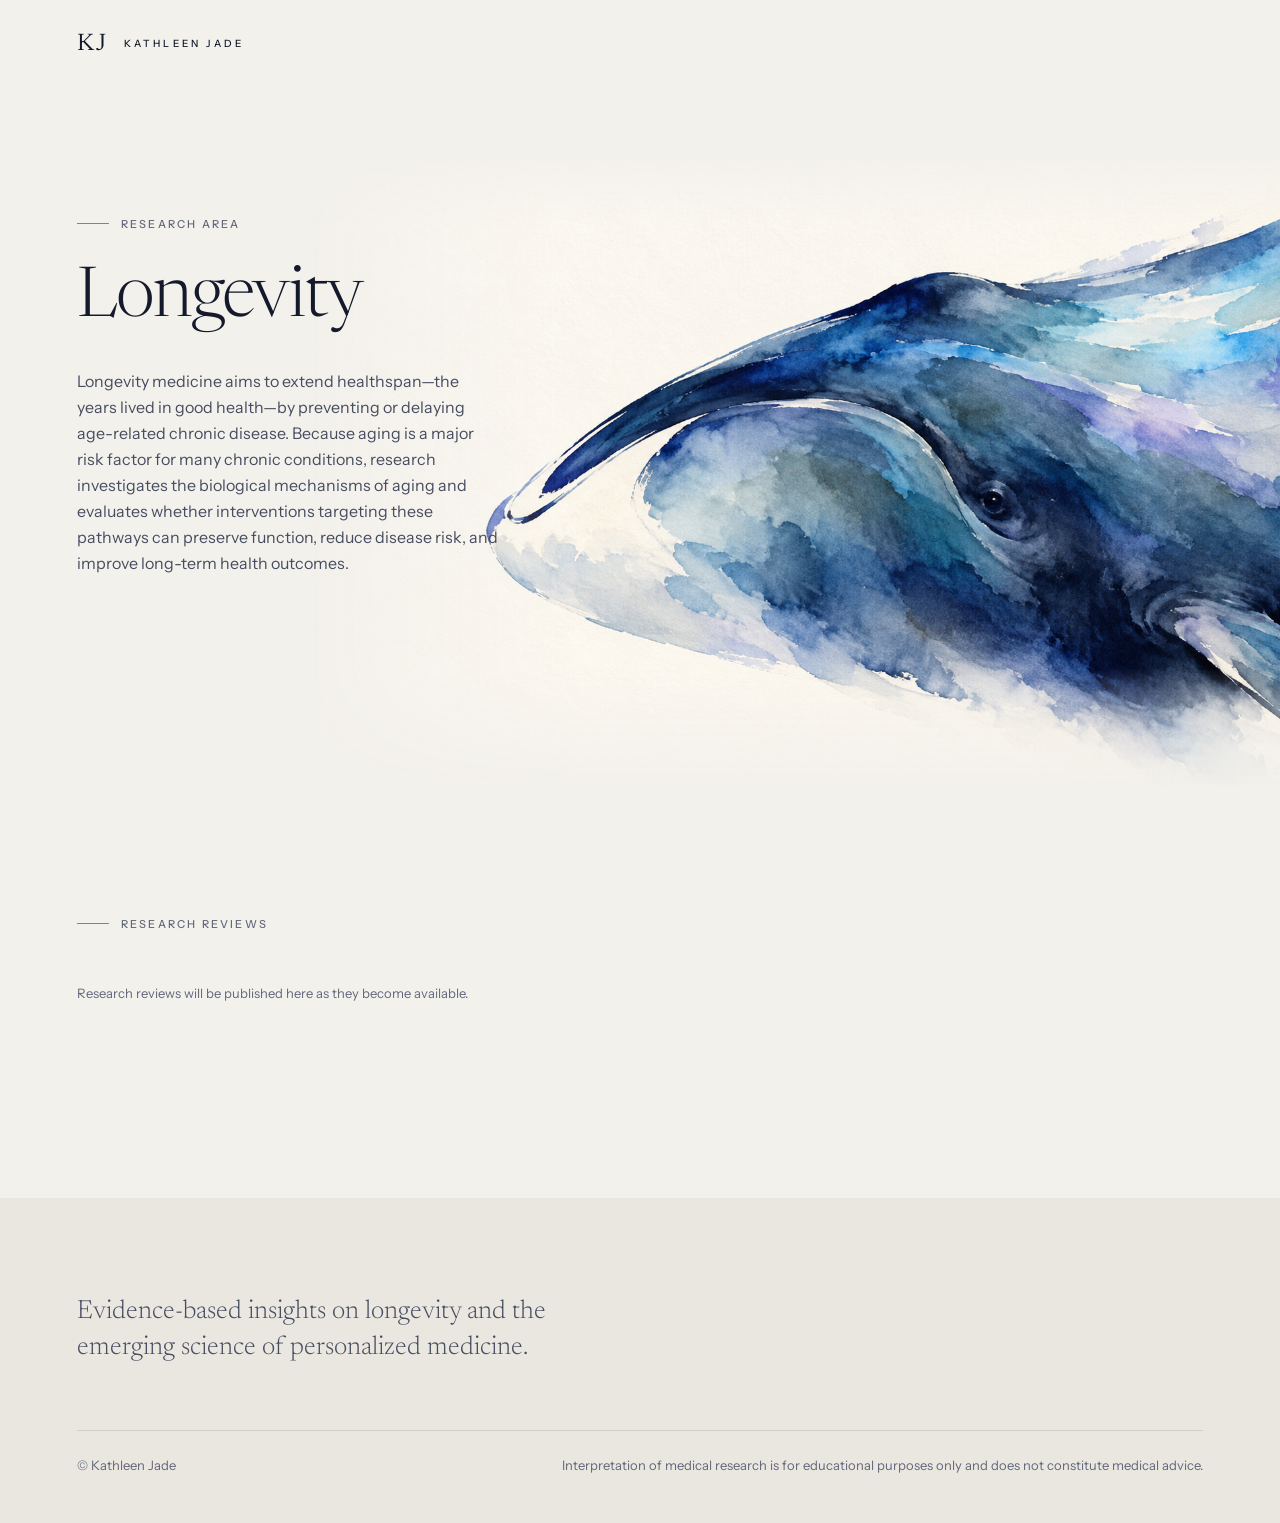
==== longevity.html @ ef51c779 "Add approved Longevity research page" ====
<!doctype html>
<html lang="en"><head><meta charset="utf-8"><meta name="viewport" content="width=device-width, initial-scale=1"><title>Longevity · Kathleen Jade</title><link rel="stylesheet" href="design-system.css"><link rel="stylesheet" href="longevity.css"></head>
<body class="kj-longevity">
<header class="kj kj-header"><a class="kj-mark" href="index.html"><span class="kj-mark-kj" aria-hidden="true">KJ</span><span class="kj-mark-name">Kathleen Jade</span></a></header>
<main><section class="long-opening">
<div class="long-text"><p class="kj kj-eyebrow"><span class="kj-eyebrow-rule"></span><span>Research area</span></p><h1 class="kj-landing-title">Longevity</h1><p class="kj-landing-lede">Longevity medicine aims to extend healthspan—the years lived in good health—by preventing or delaying age-related chronic disease. Because aging is a major risk factor for many chronic conditions, research investigates the biological mechanisms of aging and evaluates whether interventions targeting these pathways can preserve function, reduce disease risk, and improve long-term health outcomes.</p></div>
<div class="long-art"><img class="kj-art" src="images/longevity-bowhead.png" alt="Bowhead whale in layered indigo, blue-gray and lavender watercolor, with its head and eye emerging from warm paper"></div>
</section><div class="long-pause" aria-hidden="true"></div>
<section class="kj-section"><h2 class="kj kj-eyebrow"><span class="kj-eyebrow-rule"></span><span>Research Reviews</span></h2><p class="long-note">Research reviews will be published here as they become available.</p></section>
<div class="kj kj-interlude kj-interlude-xl" aria-hidden="true"></div></main>
<footer class="kj kj-footer"><p class="kj-footer-statement">Evidence-based insights on longevity and the emerging science of personalized medicine.</p><div class="kj-footer-base"><span>© Kathleen Jade</span><span>Interpretation of medical research is for educational purposes only and does not constitute medical advice.</span></div></footer>
</body></html>
---- design-system.css ----
@import url("https://fonts.googleapis.com/css2?family=Instrument+Sans:ital,wght@0,400..700;1,400..700&family=Newsreader:ital,opsz,wght@0,6..72,200..800;1,6..72,200..800&display=swap");

/* =====================================================================
   Kathleen Jade — site stylesheet (design system v1)
   Link this once in every page's <head>:
     <link rel="stylesheet" href="design-system.css">
   Rules and patterns: see DESIGN-SYSTEM.md in this folder.
   ===================================================================== */

*, *::before, *::after { box-sizing: border-box; }

/* ---------- Tokens: light theme ("Paper") is the default ---------- */
:root, [data-theme="light"] {
  --paper: #f3f1ec;
  --paper-shade: #eae7e0;
  --deep: #1a2345;
  --mist: #dde3ec;
  --hairline: #d3cfc5;
  --line-strong: #86837b;
  --ink: #141a2b;
  --ink-soft: #474d60;
  --ink-faint: #62677a;
  --indigo: #2a3868;
  --tide: #7b95ba;
  --aubergine: #5e3b61;
  --aubergine-mist: #ebe2ea;
  --ochre: #b0802f;
  --ochre-ink: #7a5714;
  --on-deep: #ece9e2;
  --on-deep-soft: #aab3cc;
  --on-deep-accent: #a9b8e6;
  --on-indigo: #f3f1ec;
  --link: var(--indigo);
  --focus: var(--indigo);
  --focus-ring: 0 0 0 2px #f3f1ec, 0 0 0 4px #2a3868;
  --shadow-float: 0 12px 40px -12px #141a2b33;
}

/* ---------- Tokens: dark theme ("Deep water"), opt-in only ---------- */
[data-theme="dark"] {
  --paper: #0e1422;
  --paper-shade: #151c2d;
  --deep: #080c17;
  --mist: #1c2640;
  --hairline: #2a3450;
  --line-strong: #6e7894;
  --ink: #ece9e2;
  --ink-soft: #b6bac6;
  --ink-faint: #9097a8;
  --indigo: #a9b8e6;
  --tide: #7b95ba;
  --aubergine: #cda9cf;
  --aubergine-mist: #2a1f31;
  --ochre: #d9ab5e;
  --ochre-ink: #d9ab5e;
  --on-deep: #ece9e2;
  --on-deep-soft: #a3abc0;
  --on-deep-accent: #a9b8e6;
  --on-indigo: #0e1422;
  --link: var(--indigo);
  --focus: var(--indigo);
  --focus-ring: 0 0 0 2px #0e1422, 0 0 0 4px #a9b8e6;
  --shadow-float: 0 12px 40px -12px #00000099;
}

/* ---------- Spacing, radii, layout, font families ---------- */
:root {
  --space-1: 4px;
  --space-2: 8px;
  --space-3: 12px;
  --space-4: 16px;
  --space-6: 24px;
  --space-8: 32px;
  --space-12: 48px;
  --space-16: 64px;
  --space-24: 96px;
  --space-32: 128px;
  --space-48: 192px;
  --radius-none: 0;
  --radius-sm: 2px;
  --radius-full: 9999px;
  --measure-text: 34em;
  --measure-lede: 28em;
  --page-max: 1440px;
  --gutter: clamp(20px, 6vw, 96px);
  --font-display: Canela, Newsreader, Georgia, serif;
  --font-text: "Canela Text", Newsreader, Georgia, serif;
  --font-sans: "Instrument Sans", "Helvetica Neue", Arial, sans-serif;
}

/* ---------- Kathleen Jade — component styles ----------
   Quiet structure, complex biology. Space is structural: never tighten it to fit more in. */

:root { --kj-ease: cubic-bezier(.2,.6,.2,1); }

body { margin: 0; background: var(--paper); color: var(--ink); font-family: var(--font-sans); font-size: 16px; line-height: 26px; -webkit-font-smoothing: antialiased; text-rendering: optimizeLegibility; }
.kj-row { display: flex; flex-wrap: wrap; gap: var(--space-8); align-items: center; padding: var(--space-8) var(--gutter); }
.kj-pad { padding: var(--space-12) var(--gutter); }

/* focus: one ring everywhere */
.kj-focusable:focus-visible, .kj a:focus-visible, .kj button:focus-visible { outline: 2px solid transparent; box-shadow: var(--focus-ring); }

/* ---------- artwork: paper art in light, deep-water art in dark ---------- */
.kj-art { display: block; max-width: none; user-select: none; }
.kj-art-deep { display: none; }
[data-theme="dark"] .kj-art-paper { display: none; }
[data-theme="dark"] .kj-art-deep { display: block; }

/* ---------- Eyebrow ---------- */
.kj-eyebrow { display: flex; align-items: flex-start; gap: var(--space-3); margin: 0; font-family: var(--font-sans); font-size: 11px; line-height: 16px; font-weight: 500; letter-spacing: .2em; text-transform: uppercase; color: var(--ink-faint); }
.kj-eyebrow-rule { flex: none; width: 32px; height: 1px; margin-top: 7px; background: var(--ochre); }
.kj-eyebrow-lines { display: flex; flex-direction: column; }

/* ---------- ArrowLink ---------- */
.kj-arrow { display: inline-flex; align-items: center; gap: var(--space-4); color: var(--ink); text-decoration: none; font-family: var(--font-sans); font-size: 13px; line-height: 20px; letter-spacing: .01em; border-radius: var(--radius-full); }
.kj-arrow-disc { display: grid; place-items: center; width: 44px; height: 44px; border: 1px solid var(--line-strong); border-radius: var(--radius-full); transition: border-color .4s var(--kj-ease), background .4s var(--kj-ease); }
.kj-arrow-disc svg { width: 15px; height: 15px; transition: transform .5s var(--kj-ease); }
.kj-arrow:hover .kj-arrow-disc { border-color: var(--indigo); }
.kj-arrow:hover .kj-arrow-disc svg { transform: translateX(3px); }
.kj-arrow:focus-visible { outline: none; }
.kj-arrow:focus-visible .kj-arrow-disc { box-shadow: var(--focus-ring); }

/* ---------- Button ---------- */
.kj-btn { display: inline-flex; align-items: center; gap: var(--space-3); height: 44px; padding: 0 var(--space-6); border-radius: var(--radius-full); font: 400 14px/20px var(--font-sans); letter-spacing: .01em; cursor: pointer; text-decoration: none; transition: border-color .4s var(--kj-ease), background .4s var(--kj-ease), color .4s var(--kj-ease); }
.kj-btn svg { width: 14px; height: 14px; }
.kj-btn-outline { background: transparent; color: var(--ink); border: 1px solid var(--line-strong); }
.kj-btn-outline:hover { border-color: var(--indigo); color: var(--indigo); }
.kj-btn-solid { background: var(--indigo); color: var(--on-indigo); border: 1px solid var(--indigo); }
.kj-btn-solid:hover { filter: brightness(1.12); }
.kj-btn:focus-visible { outline: none; box-shadow: var(--focus-ring); }

/* ---------- SiteHeader ---------- */
.kj-header { display: flex; align-items: center; justify-content: space-between; gap: var(--space-8); padding: var(--space-8) var(--gutter); }
.kj-mark { display: inline-flex; align-items: center; gap: var(--space-4); color: var(--ink); text-decoration: none; }
.kj-mark-kj { font-family: var(--font-display); font-weight: 400; font-size: 24px; line-height: 1; letter-spacing: .06em; }
.kj-mark-name { font-family: var(--font-sans); font-size: 10px; line-height: 16px; font-weight: 500; letter-spacing: .32em; text-transform: uppercase; }
.kj-nav { display: flex; align-items: center; gap: var(--space-8); }
.kj-nav a { font-family: var(--font-sans); font-size: 13px; line-height: 20px; letter-spacing: .01em; color: var(--ink-soft); text-decoration: none; padding: var(--space-1) 0; border-bottom: 1px solid transparent; }
.kj-nav a:hover { color: var(--ink); }
.kj-nav a[aria-current="page"] { color: var(--ink); border-bottom-color: var(--ink); }
.kj-icon-btn { display: grid; place-items: center; width: 36px; height: 36px; border: 0; background: none; color: var(--ink); cursor: pointer; border-radius: var(--radius-full); }
.kj-icon-btn svg { width: 16px; height: 16px; }
@media (max-width: 720px) { .kj-nav a { display: none; } .kj-mark-name { display: none; } }

/* ---------- Hero ---------- */
.kj-hero { position: relative; min-height: clamp(560px, 78vh, 820px); overflow: hidden; display: flex; align-items: center; }
.kj-hero-art { position: absolute; top: 0; bottom: 0; left: -6%; width: 80%; }
.kj-hero-art .kj-art { width: 100%; height: 100%; object-fit: cover; object-position: left center; }
.kj-hero-text { position: relative; margin-left: 54%; padding: var(--space-24) var(--gutter) var(--space-24) 0; max-width: 34rem; display: flex; flex-direction: column; gap: var(--space-8); }
.kj-hero-title { margin: 0; font-family: var(--font-display); font-weight: 300; font-size: clamp(48px, 6.4vw, 96px); line-height: 1; letter-spacing: -.025em; color: var(--ink); }
.kj-hero-title em, .kj-accent { font-style: italic; color: var(--aubergine); }
.kj-hero-lede { margin: 0; max-width: var(--measure-lede); font-family: var(--font-sans); font-size: 16px; line-height: 26px; color: var(--ink-soft); }
.kj-hero-action { margin-top: var(--space-4); }
@media (max-width: 820px) {
  .kj-hero { display: block; min-height: 0; }
  .kj-hero-art { position: relative; left: -12%; width: 140%; height: 88vw; }
  .kj-hero-art .kj-art { object-position: left top; }
  .kj-hero-text { margin: calc(-1 * var(--space-6)) 0 0; padding: 0 var(--gutter) var(--space-24); }
}

/* ---------- Interlude: the deliberate pause ---------- */
.kj-interlude { position: relative; }
.kj-interlude-md { height: var(--space-24); }
.kj-interlude-lg { height: var(--space-32); }
.kj-interlude-xl { height: var(--space-48); }
.kj-interlude-rule { position: absolute; top: 50%; left: 58%; width: 48px; height: 1px; background: var(--ochre); }
.kj-interlude-frag { position: absolute; top: 50%; transform: translateY(-50%); width: 200px; }
.kj-interlude-frag.kj-at-right { right: 12%; }
.kj-interlude-frag.kj-at-left { left: 8%; }
.kj-interlude-frag .kj-art { width: 100%; height: auto; }

/* ---------- TopicIndex ---------- */
.kj-topics { list-style: none; margin: 0; padding: 0; border-top: 1px solid var(--hairline); }
.kj-topic a { display: grid; grid-template-columns: 1fr auto 24px; align-items: baseline; gap: var(--space-6); padding: var(--space-6) 0; border-bottom: 1px solid var(--hairline); color: var(--ink); text-decoration: none; transition: background .4s var(--kj-ease); }
.kj-topic-name { font-family: var(--font-display); font-size: 26px; line-height: 32px; font-weight: 300; letter-spacing: -.01em; transition: transform .5s var(--kj-ease); }
.kj-topic-count { font-family: var(--font-sans); font-size: 11px; line-height: 16px; letter-spacing: .2em; text-transform: uppercase; color: var(--ink-faint); }
.kj-topic-dot { justify-self: end; width: 6px; height: 6px; border-radius: var(--radius-full); background: var(--tide); }
.kj-topic-dot.kj-tone-aubergine { background: var(--aubergine); }
.kj-topic-dot.kj-tone-ochre { background: var(--ochre); }
.kj-topic-dot.kj-tone-indigo { background: var(--indigo); }
.kj-topic a:hover .kj-topic-name { transform: translateX(6px); }
.kj-topic a:focus-visible { outline: none; box-shadow: var(--focus-ring); }

/* ---------- ArticleList: an editorial index, never cards ---------- */
.kj-articles { list-style: none; margin: 0; padding: 0; max-width: 64rem; }
.kj-article { display: grid; grid-template-columns: 12rem 1fr; gap: var(--space-8); padding: var(--space-12) 0; border-top: 1px solid var(--hairline); }
.kj-article:last-child { border-bottom: 1px solid var(--hairline); }
.kj-article-kicker { display: flex; flex-direction: column; gap: var(--space-2); font-family: var(--font-sans); font-size: 11px; line-height: 16px; font-weight: 500; letter-spacing: .2em; text-transform: uppercase; color: var(--ink-faint); padding-top: 8px; }
.kj-article-num { font-family: var(--font-display); font-size: 15px; letter-spacing: 0; color: var(--ochre-ink); font-weight: 400; }
.kj-article-title { margin: 0; font-family: var(--font-display); font-size: 28px; line-height: 34px; font-weight: 400; letter-spacing: -.01em; }
.kj-article-title a { color: var(--ink); text-decoration: none; background-image: linear-gradient(currentColor, currentColor); background-size: 0 1px; background-repeat: no-repeat; background-position: 0 100%; transition: background-size .6s var(--kj-ease); }
.kj-article-title a:hover { background-size: 100% 1px; }
.kj-article-dek { margin: var(--space-3) 0 0; max-width: var(--measure-lede); font-size: 16px; line-height: 26px; color: var(--ink-soft); }
.kj-article-meta { margin: var(--space-4) 0 0; font-size: 13px; line-height: 20px; color: var(--ink-faint); }
@media (max-width: 720px) { .kj-article { grid-template-columns: 1fr; gap: var(--space-3); padding: var(--space-8) 0; } }

/* ---------- FeatureStory: one large moment, asymmetric ---------- */
.kj-feature { display: grid; grid-template-columns: repeat(12, 1fr); column-gap: var(--space-8); align-items: center; }
.kj-feature-art { grid-column: 1 / span 7; margin-left: calc(-1 * var(--gutter)); position: relative; }
.kj-feature-art .kj-art { width: 100%; height: auto; }
.kj-feature-text { grid-column: 9 / span 4; display: flex; flex-direction: column; gap: var(--space-6); }
.kj-feature-right .kj-feature-art { grid-column: 6 / span 7; grid-row: 1; margin-left: 0; margin-right: calc(-1 * var(--gutter)); }
.kj-feature-right .kj-feature-text { grid-column: 1 / span 4; grid-row: 1; }
.kj-feature-title { margin: 0; font-family: var(--font-display); font-size: 44px; line-height: 50px; font-weight: 300; letter-spacing: -.015em; color: var(--ink); }
.kj-feature-dek { margin: 0; font-family: var(--font-text); font-size: 20px; line-height: 31px; font-weight: 300; color: var(--ink-soft); }
.kj-feature-meta { margin: 0; font-size: 13px; line-height: 20px; color: var(--ink-faint); }
@media (max-width: 820px) { .kj-feature { display: block; } .kj-feature-art { margin: 0 calc(-1 * var(--gutter)) var(--space-12); } .kj-feature-right .kj-feature-art { margin: 0 calc(-1 * var(--gutter)) var(--space-12); } }

/* ---------- Figure ---------- */
.kj-figure { margin: 0; }
.kj-figure .kj-art { width: 100%; height: auto; }
.kj-figure-bleed-left { margin-left: calc(-1 * var(--gutter)); }
.kj-figure-bleed-right { margin-right: calc(-1 * var(--gutter)); }
.kj-figcaption { display: flex; gap: var(--space-4); margin-top: var(--space-4); max-width: var(--measure-lede); font-size: 13px; line-height: 20px; color: var(--ink-faint); }
.kj-figure-bleed-left .kj-figcaption { margin-left: var(--gutter); }
.kj-figcaption-n { flex: none; font-size: 11px; line-height: 20px; letter-spacing: .2em; text-transform: uppercase; color: var(--ochre-ink); }

/* ---------- PullQuote ---------- */
.kj-quote { margin: 0; max-width: 22em; font-family: var(--font-display); }
.kj-quote-mark { display: block; width: 48px; height: 1px; margin-bottom: var(--space-8); background: var(--ochre); }
.kj-quote p { margin: 0; font-size: 36px; line-height: 46px; font-weight: 300; font-style: italic; letter-spacing: -.01em; color: var(--ink); }
.kj-quote footer { margin-top: var(--space-6); font-family: var(--font-sans); font-size: 11px; line-height: 16px; font-weight: 500; letter-spacing: .2em; text-transform: uppercase; color: var(--ink-faint); }

/* ---------- DeepBand: 'deep water', one per page at most ---------- */
.kj-deep { position: relative; overflow: hidden; background: var(--deep); color: var(--on-deep); padding: var(--space-32) var(--gutter);
  --ink: var(--on-deep); --ink-soft: var(--on-deep-soft); --ink-faint: var(--on-deep-soft); --indigo: var(--on-deep-accent); --line-strong: var(--on-deep-soft); --hairline: #ffffff24; --ochre-ink: var(--ochre);
  --focus-ring: 0 0 0 2px var(--deep), 0 0 0 4px var(--on-deep); }
.kj-deep-art { position: absolute; top: 0; bottom: 0; left: -10%; width: 70%; opacity: .9; pointer-events: none; }
.kj-deep-art .kj-art { width: 100%; height: 100%; object-fit: cover; object-position: left center; display: block; }
.kj-deep-inner { position: relative; }
.kj-deep-inner.kj-at-right { margin-left: 52%; }
@media (max-width: 820px) { .kj-deep-inner.kj-at-right { margin-left: 0; } .kj-deep-art { opacity: .35; width: 140%; } }

/* ---------- EvidenceGrade ---------- */
.kj-evidence { display: inline-flex; flex-direction: column; gap: var(--space-2); }
.kj-evidence-head { display: inline-flex; align-items: center; gap: var(--space-3); font-family: var(--font-sans); font-size: 11px; line-height: 16px; font-weight: 500; letter-spacing: .2em; text-transform: uppercase; color: var(--ink-faint); }
.kj-evidence-head strong { font-weight: 500; color: var(--ink); }
.kj-meter { display: inline-flex; gap: 3px; }
.kj-meter i { display: block; width: 16px; height: 4px; border-radius: var(--radius-sm); background: var(--mist); }
.kj-meter i.kj-on { background: var(--indigo); }
.kj-evidence-note { margin: 0; max-width: var(--measure-lede); font-size: 14px; line-height: 22px; color: var(--ink-soft); }

/* ---------- CompoundMonograph ---------- */
.kj-mono { display: grid; grid-template-columns: minmax(0, 1fr) 16rem; column-gap: var(--space-16); max-width: 64rem; }
.kj-mono-head { grid-column: 1; display: flex; flex-direction: column; gap: var(--space-4); margin-bottom: var(--space-12); }
.kj-mono-name { margin: 0; font-family: var(--font-display); font-size: 68px; line-height: 72px; font-weight: 300; letter-spacing: -.02em; color: var(--ink); }
.kj-mono-class { margin: 0; font-family: var(--font-display); font-style: italic; font-size: 22px; line-height: 30px; font-weight: 300; color: var(--aubergine); }
.kj-mono-art { grid-column: 2; grid-row: 1 / span 2; align-self: start; margin-top: calc(-1 * var(--space-8)); }
.kj-mono-art .kj-art { width: 100%; height: auto; }
.kj-mono-dl { grid-column: 1; margin: 0; border-top: 1px solid var(--hairline); }
.kj-mono-row { display: grid; grid-template-columns: 10rem 1fr; gap: var(--space-8); padding: var(--space-6) 0; border-bottom: 1px solid var(--hairline); }
.kj-mono-row dt { font-family: var(--font-sans); font-size: 11px; line-height: 26px; font-weight: 500; letter-spacing: .2em; text-transform: uppercase; color: var(--ink-faint); }
.kj-mono-row dd { margin: 0; font-size: 16px; line-height: 26px; color: var(--ink); max-width: var(--measure-lede); }
@media (max-width: 820px) { .kj-mono { display: block; } .kj-mono-art { width: 160px; margin: 0 0 var(--space-8) auto; } .kj-mono-name { font-size: 48px; line-height: 52px; } .kj-mono-row { grid-template-columns: 1fr; gap: var(--space-1); } }

/* ---------- References ---------- */
.kj-refs { list-style: none; margin: 0; padding: 0; max-width: var(--measure-text); counter-reset: kjref; }
.kj-ref { display: grid; grid-template-columns: 2.5rem 1fr; padding: var(--space-4) 0; font-size: 14px; line-height: 22px; color: var(--ink-soft); }
.kj-ref-n { font-family: var(--font-display); font-size: 16px; color: var(--ochre-ink); }
.kj-ref-title { color: var(--ink); }
.kj-ref a { color: var(--link); text-decoration: underline; text-decoration-thickness: 1px; text-underline-offset: 3px; word-break: break-all; }

/* ---------- SiteFooter ---------- */
.kj-footer { background: var(--paper-shade); padding: var(--space-24) var(--gutter) var(--space-12); display: grid; grid-template-columns: repeat(12, 1fr); column-gap: var(--space-8); row-gap: var(--space-16); }
.kj-footer-statement { grid-column: 1 / span 6; margin: 0; font-family: var(--font-display); font-size: 26px; line-height: 36px; font-weight: 300; color: var(--ink-soft); }
.kj-footer-links { grid-column: 9 / span 4; list-style: none; margin: 0; padding: 0; display: flex; flex-direction: column; gap: var(--space-3); }
.kj-footer-links a { font-size: 14px; line-height: 22px; color: var(--ink); text-decoration: none; }
.kj-footer-links a:hover { color: var(--indigo); }
.kj-footer-base { grid-column: 1 / -1; display: flex; justify-content: space-between; gap: var(--space-6); padding-top: var(--space-6); border-top: 1px solid var(--hairline); font-size: 13px; line-height: 20px; color: var(--ink-faint); }
@media (max-width: 720px) { .kj-footer { display: block; } .kj-footer-links { margin: var(--space-12) 0; } .kj-footer-base { flex-direction: column; } }

/* ---------- Section frame (for page compositions) ---------- */
.kj-section { padding: 0 var(--gutter); max-width: var(--page-max); margin: 0 auto; box-sizing: border-box; }
.kj-split { display: grid; grid-template-columns: repeat(12, 1fr); column-gap: var(--space-8); }
.kj-split-intro { grid-column: 1 / span 4; display: flex; flex-direction: column; gap: var(--space-6); }
.kj-split-main { grid-column: 6 / span 7; }
.kj-h2 { margin: 0; font-family: var(--font-display); font-size: 44px; line-height: 50px; font-weight: 300; letter-spacing: -.015em; color: var(--ink); }
.kj-p { margin: 0; max-width: var(--measure-lede); color: var(--ink-soft); }
@media (max-width: 820px) { .kj-split { display: block; } .kj-split-main { margin-top: var(--space-12); } }

@media (prefers-reduced-motion: reduce) { .kj *, .kj *::before, .kj *::after { transition: none !important; } }

/* soft edges: painted art never ends in a hard horizontal cut */
.kj-hero-art { -webkit-mask-image: linear-gradient(to bottom, transparent 0, #000 8%, #000 82%, transparent 100%); mask-image: linear-gradient(to bottom, transparent 0, #000 8%, #000 82%, transparent 100%); }
.kj-deep-art { -webkit-mask-image: linear-gradient(to bottom, transparent 0, #000 15%, #000 85%, transparent 100%), linear-gradient(to right, #000 60%, transparent 100%); -webkit-mask-composite: source-in; mask-image: linear-gradient(to bottom, transparent 0, #000 15%, #000 85%, transparent 100%), linear-gradient(to right, #000 60%, transparent 100%); mask-composite: intersect; }

/* ---------- Type styles: add these classes to text elements ---------- */
.t-display-xl { font-family: var(--font-display); font-size: 96px; line-height: 96px; font-weight: 300; letter-spacing: -0.025em; }
.t-display { font-family: var(--font-display); font-size: 68px; line-height: 72px; font-weight: 300; letter-spacing: -0.02em; }
.t-headline { font-family: var(--font-display); font-size: 44px; line-height: 50px; font-weight: 300; letter-spacing: -0.015em; }
.t-title { font-family: var(--font-display); font-size: 28px; line-height: 34px; font-weight: 400; letter-spacing: -0.01em; }
.t-quote { font-family: var(--font-display); font-size: 36px; line-height: 46px; font-weight: 300; font-style: italic; }
.t-lede { font-family: var(--font-text); font-size: 22px; line-height: 34px; font-weight: 300; }
.t-reading { font-family: var(--font-text); font-size: 19px; line-height: 32px; font-weight: 400; }
.t-body { font-family: var(--font-sans); font-size: 16px; line-height: 26px; font-weight: 400; }
.t-small { font-family: var(--font-sans); font-size: 14px; line-height: 22px; font-weight: 400; }
.t-nav { font-family: var(--font-sans); font-size: 13px; line-height: 20px; font-weight: 400; letter-spacing: 0.01em; }
.t-caption { font-family: var(--font-sans); font-size: 13px; line-height: 20px; font-weight: 400; }
.t-label { font-family: var(--font-sans); font-size: 11px; line-height: 16px; font-weight: 500; letter-spacing: 0.2em; text-transform: uppercase; }
@media (max-width: 820px) { .t-display-xl { font-size: 48px; line-height: 50px; } .t-display { font-size: 44px; line-height: 48px; } .t-headline { font-size: 34px; line-height: 40px; } .t-quote { font-size: 28px; line-height: 36px; } }
.t-reading { max-width: var(--measure-text); }
.t-reading a, a.t-link { color: var(--link); text-decoration: underline; text-decoration-thickness: 1px; text-underline-offset: 3px; }

/* ---------- Landing opening: research-area pages ----------
   Text on the left, one painting bleeding off the right and lower edges.
   The Systems Medicine artwork retains its original pale paper ground.
   Edge masks blend that ground into --paper; do not remove it with color-to-alpha processing. */
.kj-landing { position: relative; min-height: clamp(560px, 82vh, 860px); overflow: hidden; display: flex; align-items: center; }
.kj-landing-art { position: absolute; top: 0; bottom: 0; right: -8%; width: 84%; pointer-events: none;
  -webkit-mask-image: linear-gradient(to right, transparent 0, #000 28%), linear-gradient(to bottom, transparent 0, #000 10%, #000 82%, transparent 100%); -webkit-mask-composite: source-in;
  mask-image: linear-gradient(to right, transparent 0, #000 28%), linear-gradient(to bottom, transparent 0, #000 10%, #000 82%, transparent 100%); mask-composite: intersect; }
.kj-landing-art .kj-art { width: 100%; height: 100%; object-fit: cover; object-position: left top; }
.kj-landing-text { position: relative; width: 100%; max-width: calc(32rem + var(--gutter)); padding: var(--space-24) 0 var(--space-24) var(--gutter); display: flex; flex-direction: column; gap: var(--space-8); }
.kj-landing-title { margin: 0; font-family: var(--font-display); font-weight: 300; font-size: clamp(44px, 5.4vw, 80px); line-height: 1; letter-spacing: -.025em; color: var(--ink); }
.kj-landing-lede { margin: 0; max-width: var(--measure-lede); font-family: var(--font-sans); font-size: 16px; line-height: 26px; font-weight: 400; color: var(--ink-soft); }
@media (min-width: 821px) {
  .kj-landing-art { right: -10%; }
  .kj-landing-art .kj-art { transform: scale(.92); transform-origin: right center; }
}
@media (max-width: 820px) {
  .kj-landing { display: block; min-height: 0; }
  .kj-landing-art { position: relative; top: auto; bottom: auto; right: auto; width: 100%; height: 64vw; overflow: hidden;
    -webkit-mask-image: linear-gradient(to bottom, transparent 0, #000 10%, #000 78%, transparent 100%); mask-image: linear-gradient(to bottom, transparent 0, #000 10%, #000 78%, transparent 100%); }
  .kj-landing-art .kj-art { object-position: 62% 40%; transform: translateY(-8px); }
  .kj-landing-text { max-width: none; margin-top: calc(-1 * var(--space-6)); padding: 0 var(--gutter) var(--space-12); }
}

@media (max-width: 820px) { .kj-systems-interlude { height: var(--space-32); } }

/* ---------- Index section: an eyebrow over a full-width article list ---------- */
.kj-index > .kj-eyebrow + .kj-articles { margin-top: var(--space-12); }
---- longevity.css ----
/* Longevity: approved page-specific composition and responsive placement. */
.kj-longevity .long-opening{position:relative;isolation:isolate;overflow:hidden;min-height:clamp(700px,53vw,840px)}
.kj-longevity .long-text{position:relative;z-index:1;margin-left:var(--gutter);padding-top:clamp(100px,10vw,150px);width:33%;max-width:460px;display:flex;flex-direction:column;gap:32px}
.kj-longevity .long-text h1{font-size:clamp(48px,5.4vw,76px);line-height:1.04}
.kj-longevity .long-art{position:absolute;top:0;bottom:0;right:-9%;width:88%;pointer-events:none;mask-image:linear-gradient(to right,transparent,#000 24%),linear-gradient(to bottom,transparent,#000 10%,#000 83%,transparent);mask-composite:intersect;-webkit-mask-image:linear-gradient(to right,transparent,#000 24%),linear-gradient(to bottom,transparent,#000 10%,#000 83%,transparent);-webkit-mask-composite:source-in}
.kj-longevity .long-art img{position:absolute;right:0;bottom:0;width:100%;height:auto}
@media(min-width:821px){.kj-longevity .long-art img{mask-image:linear-gradient(to bottom,transparent,#000 12%);-webkit-mask-image:linear-gradient(to bottom,transparent,#000 12%)}}
.kj-longevity .long-pause{height:128px}
.kj-longevity .long-note{margin:48px 0 0;font-size:13px;color:var(--ink-faint)}
@media(min-width:821px) and (max-width:1100px){.kj-longevity .long-text{width:38%;padding-top:96px}.kj-longevity .long-art{width:96%;right:-20%}}
@media(max-width:820px){
 .kj-longevity .long-opening{min-height:0;display:flex;flex-direction:column}
 .kj-longevity .long-text{margin:0;padding:48px var(--gutter) 0;width:100%;max-width:none;gap:24px}
 .kj-longevity .long-text h1{font-size:clamp(44px,8vw,58px)}
 .kj-longevity .long-art{position:relative;inset:auto;flex:none;width:100%;height:83vw;max-height:590px;margin-top:40px;overflow:hidden;mask-image:linear-gradient(to bottom,transparent,#000 10%,#000 87%,transparent);-webkit-mask-image:linear-gradient(to bottom,transparent,#000 10%,#000 87%,transparent);mask-composite:add;-webkit-mask-composite:source-over}
 .kj-longevity .long-art img{width:154%;height:auto;right:-25%;bottom:auto;top:0}
 .kj-longevity .long-pause{height:96px}
}
@media(max-width:340px){.kj-longevity .long-pause{height:76px}}


@media (min-width: 821px) {
  .kj-longevity .long-art {
    transform: translateX(30px);
  }
}
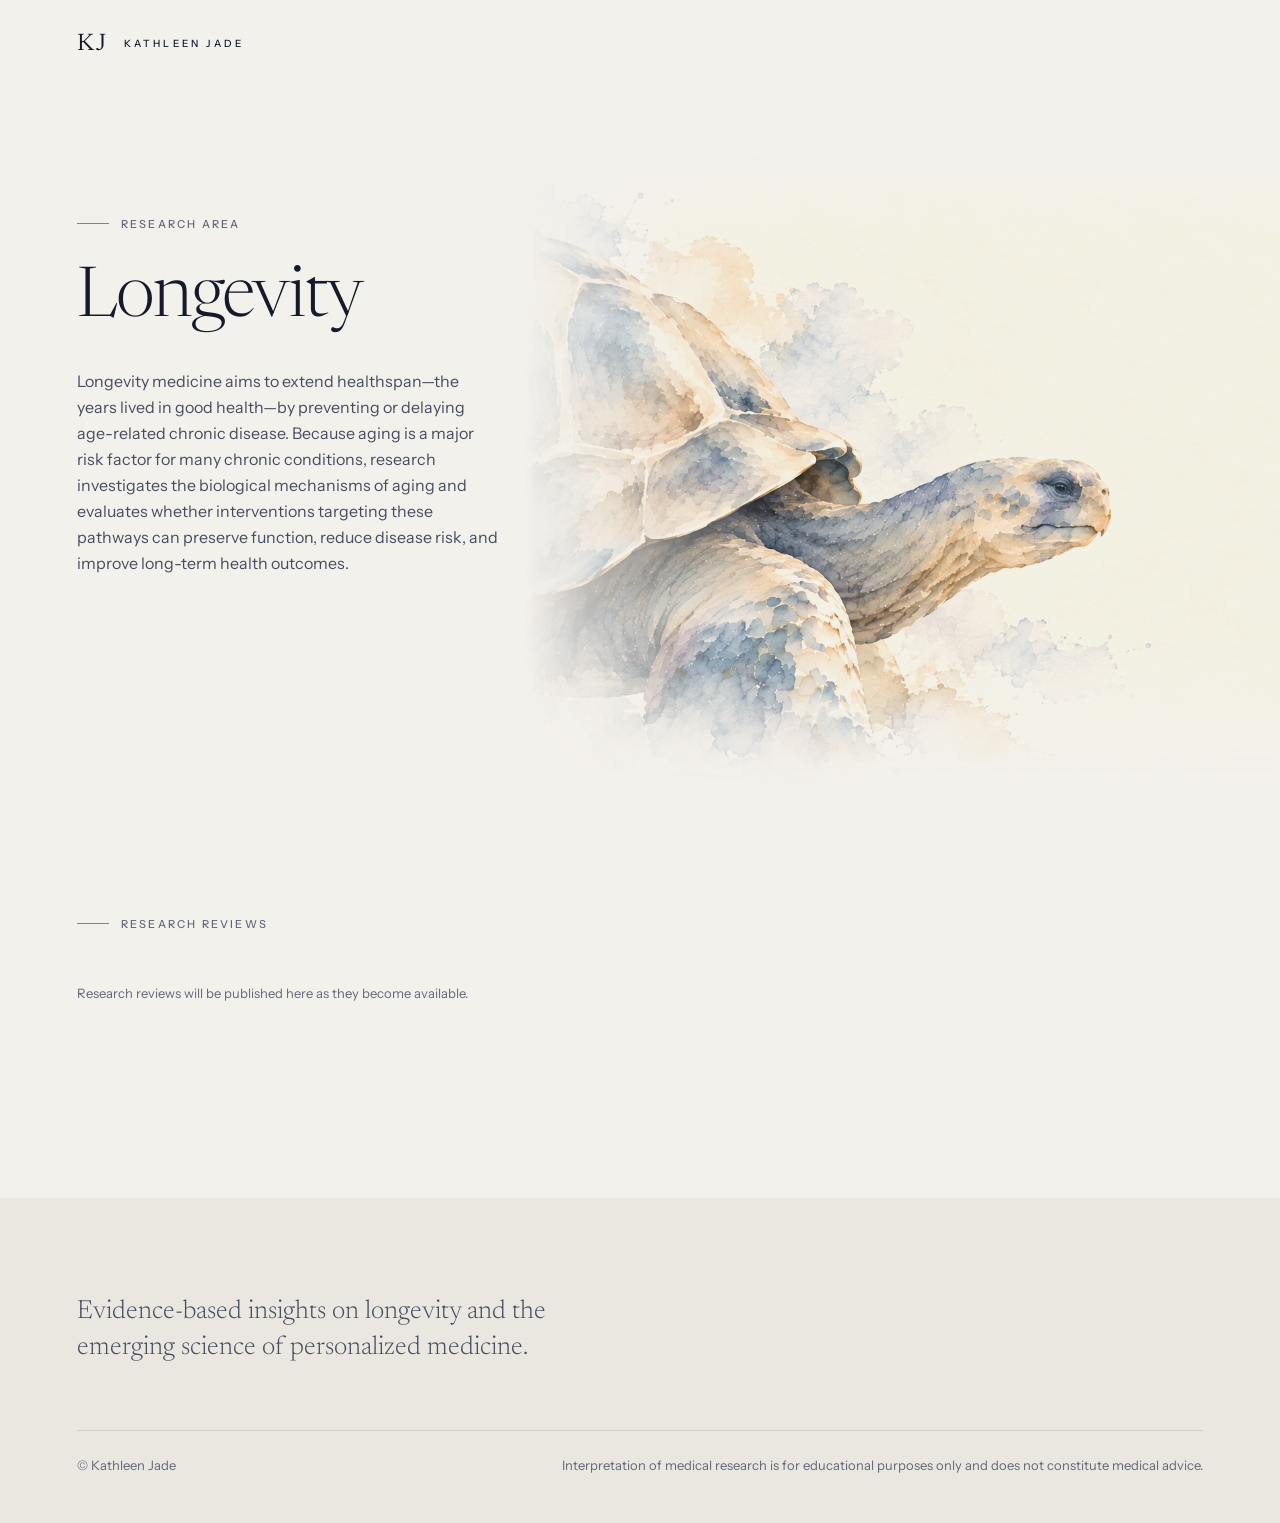
==== commit 41eaaafc: "Publish approved Longevity tortoise watercolor replacement" ====
--- a/longevity.html
+++ b/longevity.html
@@ -4,7 +4,7 @@
 <header class="kj kj-header"><a class="kj-mark" href="index.html"><span class="kj-mark-kj" aria-hidden="true">KJ</span><span class="kj-mark-name">Kathleen Jade</span></a></header>
 <main><section class="long-opening">
 <div class="long-text"><p class="kj kj-eyebrow"><span class="kj-eyebrow-rule"></span><span>Research area</span></p><h1 class="kj-landing-title">Longevity</h1><p class="kj-landing-lede">Longevity medicine aims to extend healthspan—the years lived in good health—by preventing or delaying age-related chronic disease. Because aging is a major risk factor for many chronic conditions, research investigates the biological mechanisms of aging and evaluates whether interventions targeting these pathways can preserve function, reduce disease risk, and improve long-term health outcomes.</p></div>
-<div class="long-art"><img class="kj-art" src="images/longevity-bowhead.png" alt="Bowhead whale in layered indigo, blue-gray and lavender watercolor, with its head and eye emerging from warm paper"></div>
+<div class="long-art"><img class="kj-art" src="images/longevity-tortoise-watercolor-approved.png" alt="Giant tortoise in blue-gray, lavender and restrained ochre watercolor on its original paper ground"></div>
 </section><div class="long-pause" aria-hidden="true"></div>
 <section class="kj-section"><h2 class="kj kj-eyebrow"><span class="kj-eyebrow-rule"></span><span>Research Reviews</span></h2><p class="long-note">Research reviews will be published here as they become available.</p></section>
 <div class="kj kj-interlude kj-interlude-xl" aria-hidden="true"></div></main>
--- a/longevity.css
+++ b/longevity.css
@@ -24,3 +24,44 @@
     transform: translateX(30px);
   }
 }
+
+
+/* Approved Longevity tortoise replacement: exact reviewed cascade. */
+/* Local study, November 3. Original artwork pixels and page geometry retained. */
+.kj-longevity .long-opening{background:var(--paper)}
+.kj-longevity .long-art{mix-blend-mode:darken}
+@media(min-width:821px){
+ .kj-longevity .long-art img{width:78%;bottom:0;
+  mask-image:linear-gradient(to right,transparent,#000 16%),linear-gradient(to bottom,transparent,#000 12%);
+  -webkit-mask-image:linear-gradient(to right,transparent,#000 16%),linear-gradient(to bottom,transparent,#000 12%);
+  mask-composite:intersect;-webkit-mask-composite:source-in;
+ }
+ .kj-longevity .long-art{
+  mask-image:linear-gradient(to right,transparent,#000 38%),linear-gradient(to bottom,transparent,#000 16%,#000 78%,transparent);
+  -webkit-mask-image:linear-gradient(to right,transparent,#000 38%),linear-gradient(to bottom,transparent,#000 16%,#000 78%,transparent);
+ }
+}
+@media(max-width:820px){
+ .kj-longevity .long-art img{width:112%;right:-6%;top:-4%;bottom:auto;}
+ .kj-longevity .long-art{
+  mask-image:linear-gradient(to bottom,transparent,#000 22%,#000 74%,transparent),linear-gradient(to right,transparent,#000 10%,#000 92%,transparent);
+  -webkit-mask-image:linear-gradient(to bottom,transparent,#000 22%,#000 74%,transparent),linear-gradient(to right,transparent,#000 10%,#000 92%,transparent);
+  mask-composite:intersect;-webkit-mask-composite:source-in;
+ }
+}
+
+/* Exact attached tortoise, adapted only through image placement and edge masks.
+   Shared page geometry and paper blending remain those of current Option B. */
+@media(min-width:821px){
+ .kj-longevity .long-art img{width:100%;right:0;bottom:0;
+  mask-image:linear-gradient(to bottom,transparent,#000 12%);
+  -webkit-mask-image:linear-gradient(to bottom,transparent,#000 12%);
+ }
+ .kj-longevity .long-art{
+  mask-image:linear-gradient(to right,transparent 20%,#000 42%),linear-gradient(to bottom,transparent,#000 16%,#000 78%,transparent);
+  -webkit-mask-image:linear-gradient(to right,transparent 20%,#000 42%),linear-gradient(to bottom,transparent,#000 16%,#000 78%,transparent);
+ }
+}
+@media(max-width:820px){
+ .kj-longevity .long-art img{width:154%;right:-22%;top:-12%;bottom:auto;}
+}
